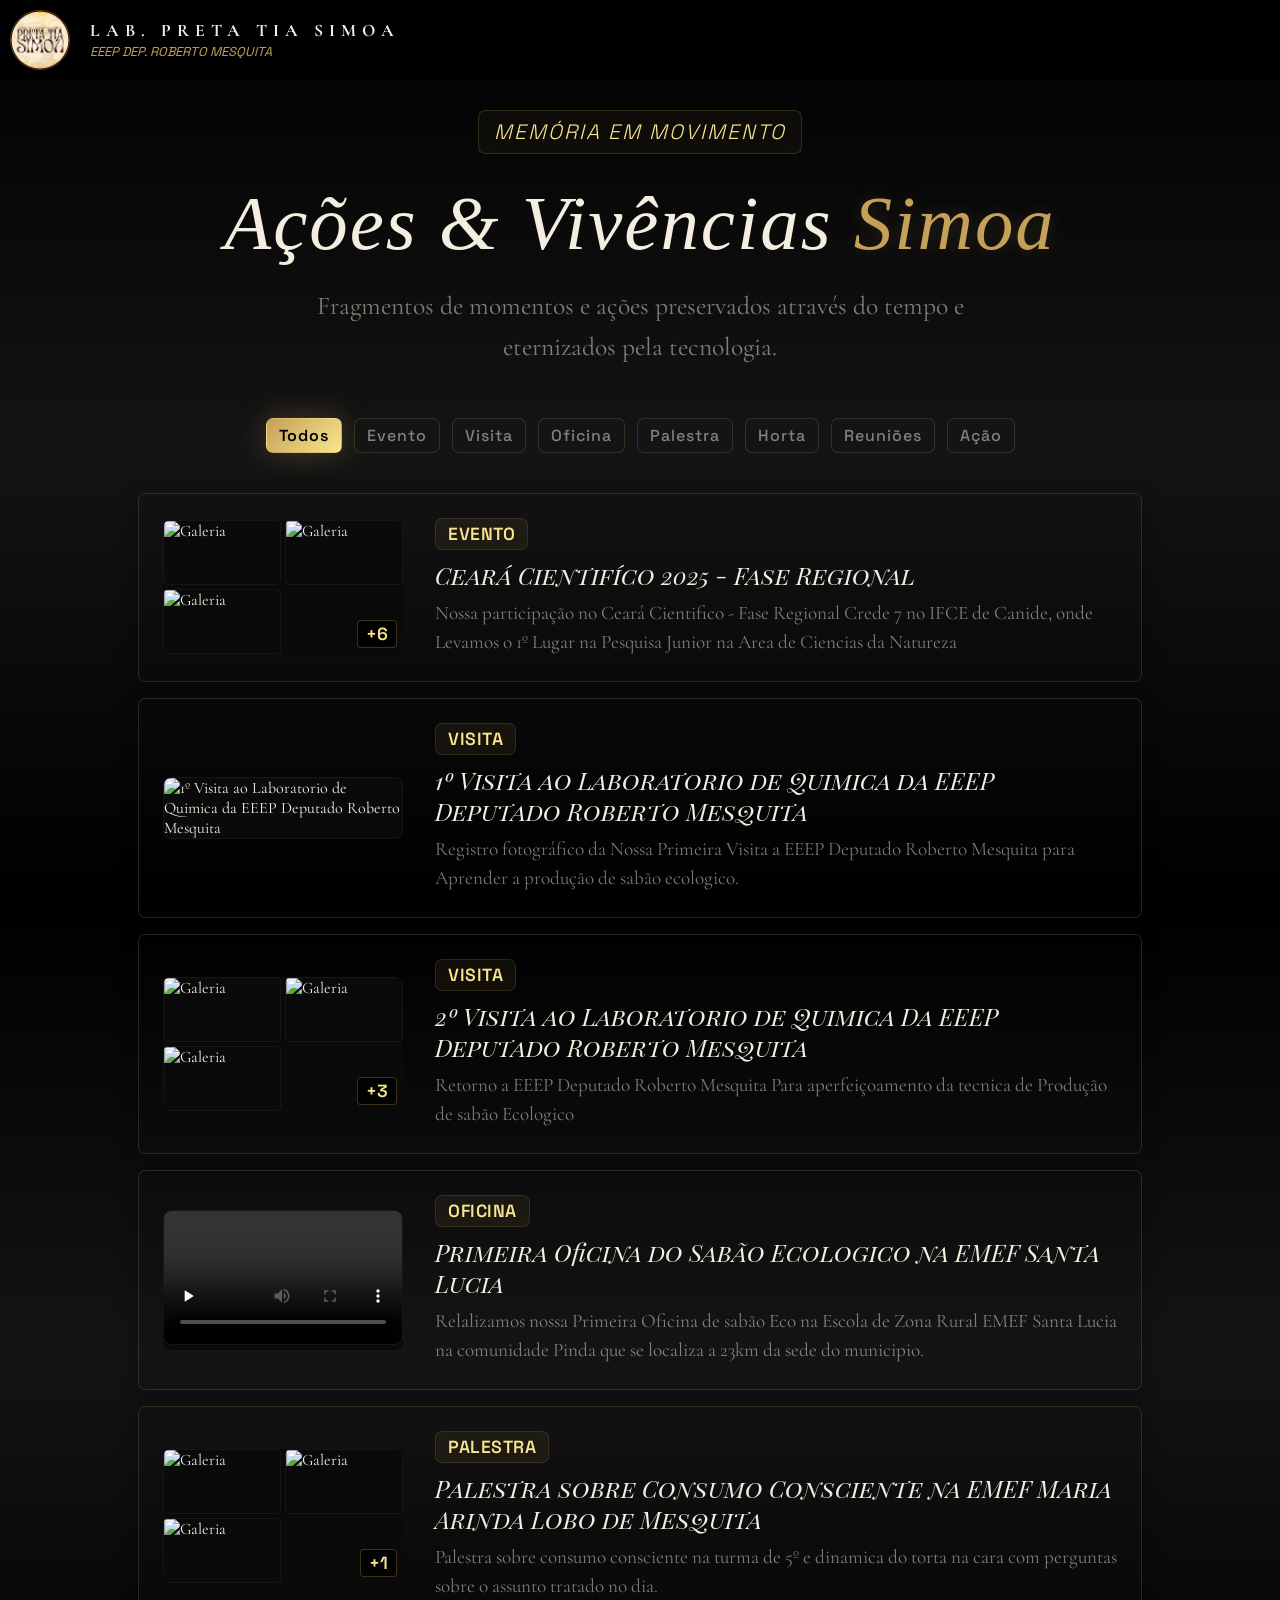
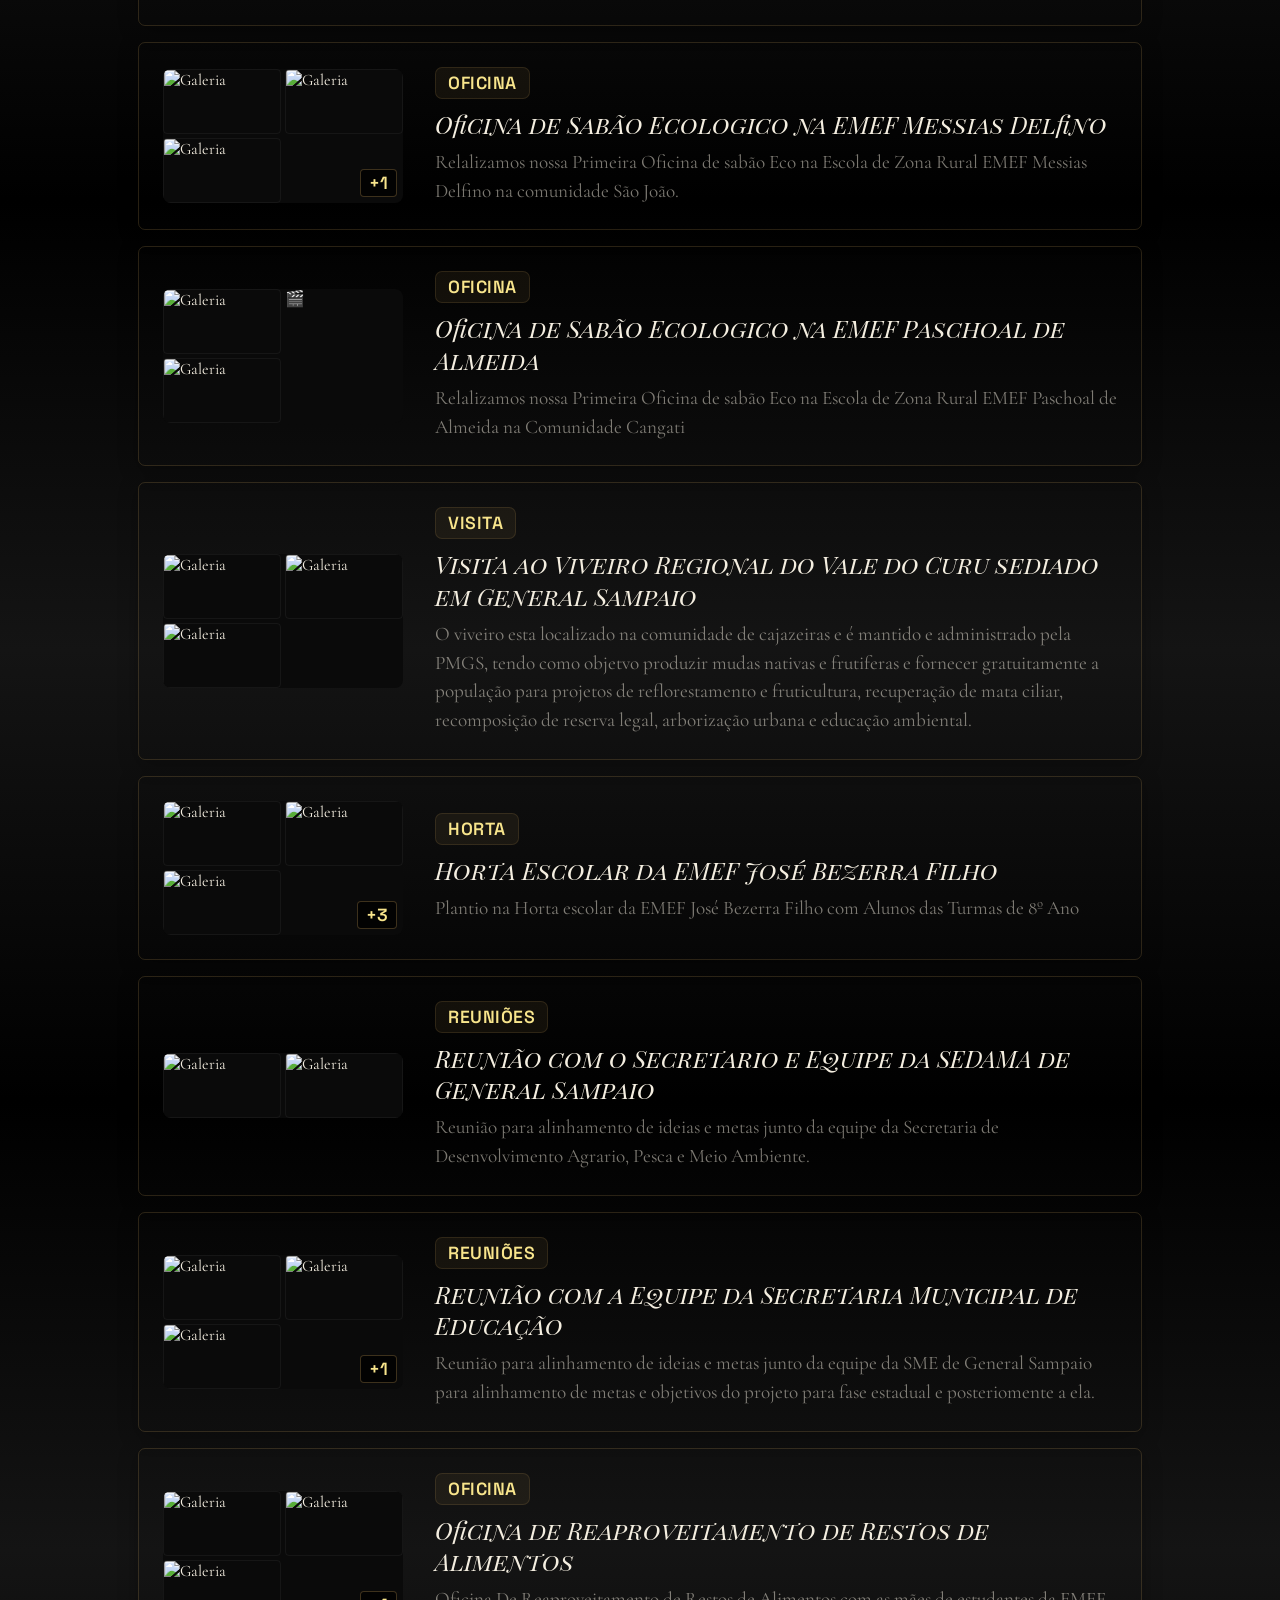
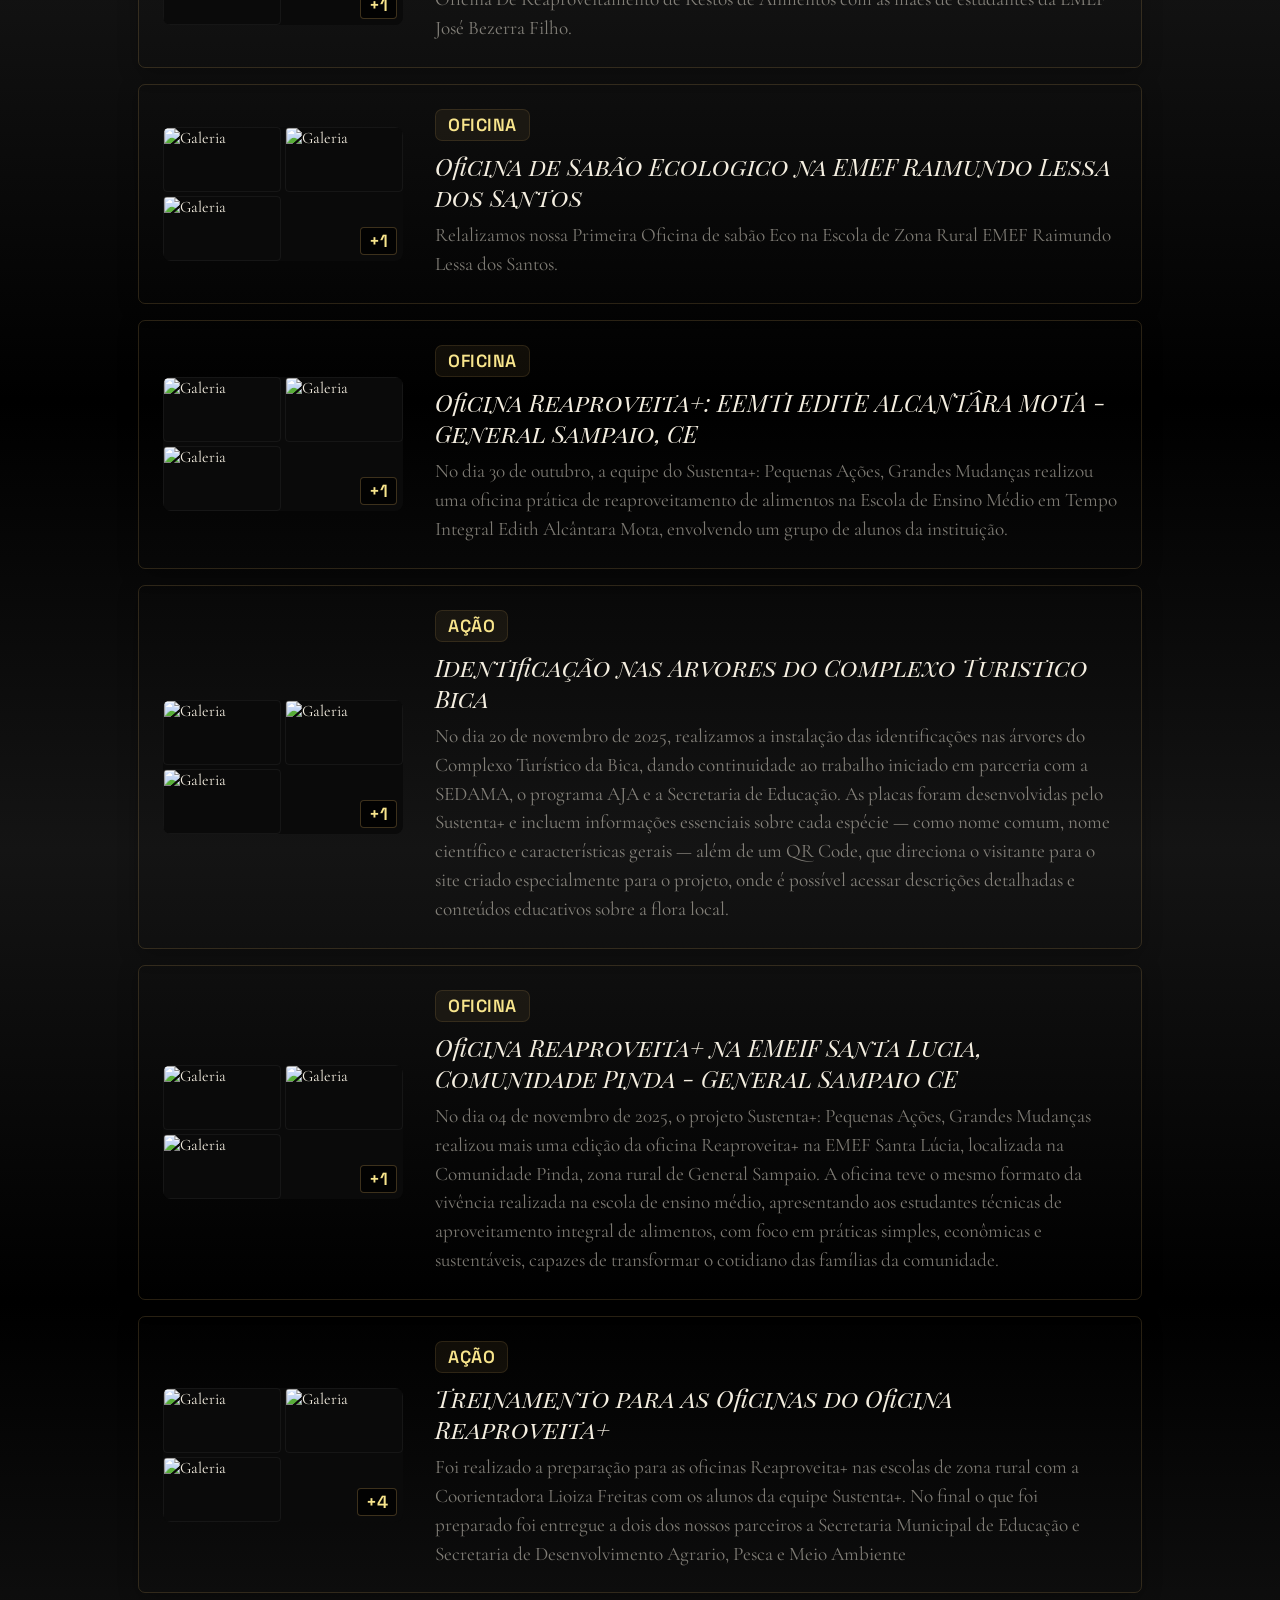
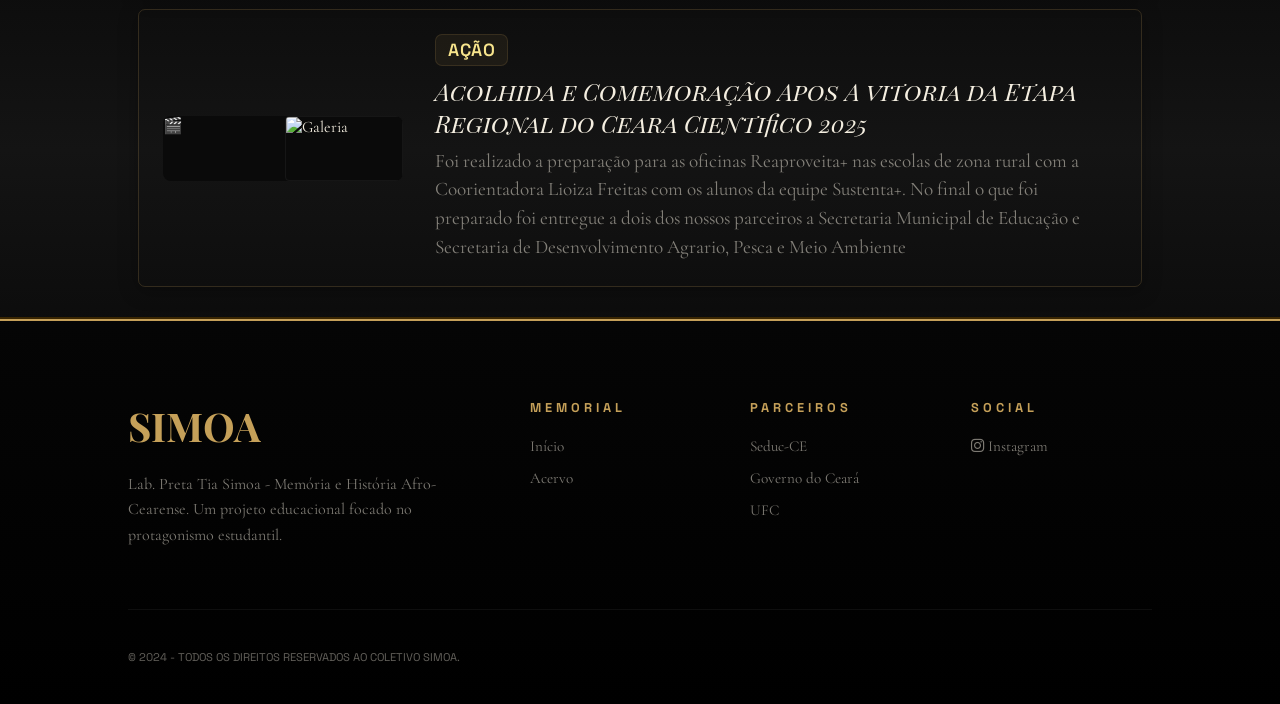
==== acervo.html @ f1bc84c9 "Add files via upload" ====
<!DOCTYPE html>
<html lang="pt-BR">
<head>
    <meta charset="UTF-8" />
    <meta name="viewport" content="width=device-width, initial-scale=1.0">
    <meta name="description" content="Lab. Preta Tia Simoa - Projeto de História e Tecnologia">
    <title>Memorial Simoa | Engenharia por Guilherme M.</title>
    
    <link rel="stylesheet" href="https://cdnjs.cloudflare.com/ajax/libs/font-awesome/6.4.0/css/all.min.css">  
    <link rel="stylesheet" href="https://unpkg.com/aos@next/dist/aos.css" />
    <link href="https://fonts.googleapis.com/css2?family=Cormorant+Garamond:ital,wght@0,300;0,400;0,500;0,600;0,700;1,300;1,400&family=Montserrat:wght@100;200;300;400;500;600;700;800;900&family=Space+Grotesk:wght@300;400;500;600;700&family=Playfair+Display+SC:wght@400;700;900&family=Syncopate:wght@400;700&display=swap" rel="stylesheet">
    
    <link rel="stylesheet" href="assets/css/global.css">
    <link rel="stylesheet" href="assets/css/preload.css">
    <link rel="stylesheet" href="assets/css/acervo.css">
</head>
<body>
    
    <div id="preloader">
        <div class="loader-wrap">
            <div class="loader-text">SIMOA</div>
            <div class="loader-bar-container">
                <div class="loader-bar-fill" id="bar"></div>
            </div>
        </div>
    </div>

    <div id="particles-js"></div>

    <script src="https://cdn.jsdelivr.net/particles.js/2.0.0/particles.min.js"></script>
    <script src="https://unpkg.com/aos@next/dist/aos.js"></script>
    
    <header id="header">
        <div class="logo">
            <img src="assets/images/logoProjeto.png" alt="Logo Lab. Preta Tia Simoa" class="logo-img">
            <div class="logo-text">
                <h1>LAB. PRETA TIA SIMOA</h1>
                <span class="sub-logo">EEEP DEP. ROBERTO MESQUITA</span>
            </div>
        </div>
    </header>
 
    <section class="section-container" id="acervo">
            
    <div class="company-showcase">
    <div class="showcase-header">
        <div class="hero-badge">
            <span class="badge-text">MEMÓRIA EM MOVIMENTO</span>
        </div>
        <h2 class="showcase-main-title">Ações & Vivências <span class="title-plus">Simoa</span></h2>
        <p class="showcase-subtitle">Fragmentos de momentos e ações preservados através do tempo e eternizados pela tecnologia.</p>
    </div>
    
    <div class="filter-section">
        <div class="filter-buttons" id="filter-buttons">
            </div>
    </div>
    
    <div class="company-grid" id="company-container">
        </div>
    </div>

    <div id="gallery-modal" class="modal">
    <div class="modal-content">
        <span class="close">&times;</span>
        <button class="modal-nav prev">&#10094;</button>
        <button class="modal-nav next">&#10095;</button>
        
        <div class="modal-media-wrapper">
            <img class="modal-image" id="modal-image" src="" alt="">
            <video class="modal-video" id="modal-video" controls style="display: none;"></video>
        </div>
        
        <div class="modal-counter" id="modal-counter"></div>
    </div>
    </div>
    
</section>
      <footer>
        <div class="footer-top">
            <div class="footer-brand">
                <h2>SIMOA</h2>
                <p>Lab. Preta Tia Simoa - Memória e História Afro-Cearense. Um projeto educacional focado no protagonismo estudantil.</p>
            </div>
            <div class="footer-col">
                <h5>Memorial</h5>
                <ul>
                    <li><a href="#inicio">Início</a></li>
               
                    <li><a href="#galeria">Acervo</a></li>
                </ul>
            </div>
            <div class="footer-col">
                <h5>Parceiros</h5>
                <ul>
                    <li><a href="#">Seduc-CE</a></li>
                    <li><a href="#">Governo do Ceará</a></li>
                    <li><a href="#">UFC</a></li>
             
                </ul>
            </div>
            <div class="footer-col">
                <h5>Social</h5>
                <ul>
                    <li><a href="#"><i class="fa-brands fa-instagram"></i> Instagram</a></li>
                </ul>
            </div>
        </div>
        <div class="footer-bottom">
            <div style="font-family: var(--font-accent); font-size: 0.7rem; opacity: 0.4;">
                © 2024 - TODOS OS DIREITOS RESERVADOS AO COLETIVO SIMOA.
            </div>
        </div>
    </footer>

    <script src="assets/js/preload.js"></script>
    <script src="assets/js/acervo.js"></script>
    <script src="assets/js/email.js"></script>

</body>
</html>
---- assets/css/global.css ----
* {
    margin: 0;
    padding: 0;
    box-sizing: border-box;
}

html {
    scroll-behavior: smooth;
    overflow-x: hidden;
    scroll-padding-top: 80px;
    height: 100%;
}

body {
    background: var(--gradient-bg);
    color: var(--creme);
    font-family: var(--font-main);
    font-size: 16px;
    -webkit-font-smoothing: antialiased;
    overflow-x: hidden;
    min-height: 100vh;
    padding: 0; /* sem padding nas bordas */
}

:root {
    --ouro: #c5a059;
    --ouro-rgb: 197, 160, 89;
    --ouro-brilhante: #f8e58c;
    --ouro-dark: #8a6d3b;
    --terra: #000000;
    --terra-card: #141414;
    --sangue: #704b05;
    --creme: #f4eee0;
    --creme-muted: rgba(244, 238, 224, 0.5);

    --font-main: 'Cormorant Garamond', serif;
    --font-accent: 'Space Grotesk', sans-serif;
    --font-display: 'Playfair Display SC', serif;
    --font-tech: 'Syncopate', sans-serif;

    --transicao-lenta: all 1.2s cubic-bezier(0.19, 1, 0.22, 1);
    --transicao-media: all 0.6s cubic-bezier(0.19, 1, 0.22, 1);
    --border-glow: 1px solid rgba(197, 160, 89, 0.2);
    --glass: rgba(10, 10, 10, 0.85);
    --glass-blur: blur(20px);
    --shadow-glow: 0 0 30px rgba(197, 160, 89, 0.3);
    --gradient-ouro: linear-gradient(135deg, var(--ouro), var(--ouro-brilhante));
    --gradient-bg: linear-gradient(180deg, #000000 0%, #141414 50%, #000000 100%);
}
---- assets/css/preload.css ----
#preloader {
    position: fixed; inset: 0;
    background: linear-gradient(135deg, #000000, #141414);
    z-index: 20000;
    display: flex;
    justify-content: center;
    align-items: center;
    flex-direction: column;
    backdrop-filter: blur(10px);
}

.loader-wrap { text-align: center; }

.loader-text {
    font-family: var(--font-display);
    font-size: 2.5rem;
    letter-spacing: 20px;
    color: var(--ouro);
    margin-bottom: 30px;
    animation: pulse 2s infinite ease-in-out, glow 2s infinite alternate;
}

.loader-bar-container {
    width: 300px; height: 2px;
    background: rgba(255,255,255,0.05);
    overflow: hidden; border-radius: 10px;
    box-shadow: inset 0 0 10px rgba(197, 160, 89, 0.2);
}

.loader-bar-fill {
    height: 100%;
    background: var(--gradient-ouro);
    width: 0%;
    transition: width 0.5s;
    border-radius: 10px;
}

@keyframes pulse { 0%, 100% { opacity: 1; transform: scale(1); } 50% { opacity: 0.3; transform: scale(0.98); } }
@keyframes glow { 0% { text-shadow: 0 0 5px var(--ouro); } 100% { text-shadow: 0 0 20px var(--ouro), 0 0 30px var(--ouro); } }

#particles-js {
    position: fixed; width: 100%; height: 100%;
    z-index: 1; opacity: 0.4; pointer-events: none;
}
---- assets/css/acervo.css ----
header {
    width: 100%;
    display: flex;
    justify-content: space-between;
    align-items: center;
    flex-wrap: nowrap;
    z-index: 5000;
    transition: var(--transicao-media);
    backdrop-filter: var(--glass-blur);
    background: rgba(0, 0, 0, 0.85);
    
}
header.scrolled {
    padding: 12px 5%;
    background: rgba(0, 0, 0, 0.95);
    border-bottom: var(--border-glow);
    box-shadow: var(--shadow-glow);
}

.logo {
    width: 100%;
    display: flex;
    align-items: center;

    gap: 20px;
    margin: 10px 10px;
}
.logo-img {
    height: 60px;
    width: 60px;
    object-fit: cover;
    border-radius: 50%;
    border: 1px solid rgba(197, 160, 89, 0.4);
    flex-shrink: 0;

}
.logo-text h1 {
    font-family: var(--font-main);
    font-size: 1.1rem;
    letter-spacing: 6px;
    text-transform: uppercase;
}

.sub-logo {
    font-family: var(--font-accent);
    font-size: 0.8rem;
    font-style: italic;
    color: var(--ouro);
}
.section-container {
    padding: 30px 10%;
    position: relative;
    z-index: 3;
}
/* RODAPÉ (COMENTÁRIO CORRIGIDO) */
footer {
    padding: 80px 10% 40px;
    background: linear-gradient(180deg, #050505 0%, #000000 100%);
    border-top: 2px solid rgba(112, 75, 5, 0.5);
    position: relative;
}
footer::before {
    content: ''; position: absolute; top: 0; left: 0; width: 100%; height: 2px; background: #c5a059;
}
.footer-top {
    display: grid;
    grid-template-columns: 2fr 1fr 1fr 1fr;
    gap: 40px;
    margin-bottom: 60px;
}
.footer-brand h2 { font-family: var(--font-display); font-size: 2.5rem; color: var(--ouro); margin-bottom: 20px; }
.footer-brand p { opacity: 0.5; max-width: 350px; font-size: 1rem; line-height: 1.6; }
.footer-col h5 {
    font-family: var(--font-accent); color: var(--ouro); letter-spacing: 4px;
    text-transform: uppercase; margin-bottom: 20px; font-size: 0.8rem;
}
.footer-col ul { list-style: none; }
.footer-col li { margin-bottom: 12px; }
.footer-col a { color: var(--creme); text-decoration: none; opacity: 0.5; transition: 0.3s; font-size: 0.95rem; }
.footer-col a:hover { opacity: 1; color: var(--ouro); padding-left: 5px; }
.footer-bottom {
    padding-top: 40px;
    border-top: 1px solid rgba(255,255,255,0.05);
    display: flex; justify-content: space-between; align-items: center;
    flex-wrap: wrap; gap: 20px;
}
#agendamentoForm{
 grid-template-columns: repeat( minmax(260px, 1fr));
}/* ==========================================================================
   ACERVO DE AÇÕES E MOMENTOS (Estilo Memorial Simoa)
   ========================================================================== */

.company-showcase {

    color: var(--creme);
    background: transparent;
}

/* Header & Títulos (Identidade Simoa) */
.showcase-header {
    text-align: center;
    margin-bottom: 50px;
    display: flex;
    flex-direction: column;
    align-items: center;
}

.hero-badge {
    display: inline-flex;
    justify-content: center;
    align-items: center;
    background-color: rgba(197, 160, 89, 0.05);
    border: var(--border-glow);
    border-radius: 7px;
    padding: 8px 15px;
    margin-bottom: 24px;
    backdrop-filter: var(--glass-blur);
    font-size: 1.3rem;
    font-family: var(--font-accent);
    letter-spacing: 2px;
}

.badge-text {
    color: var(--ouro-brilhante);
    font-weight:300;
    font-style: italic;
}

.showcase-main-title {
    font-size: clamp(3rem, 6vw, 4.8rem);
    font-family: times new roman, serif;
    font-weight: 500;
    letter-spacing: 2px;
    color: var(--creme);
    line-height: 1.2;
    margin-bottom: 16px;
    font-style: italic;
}

.showcase-main-title .title-plus {
    color: var(--ouro);
    text-shadow: 0 0 15px rgba(197, 160, 89, 0.2);
}

.showcase-subtitle {
    font-size: 1.6rem;
    font-family: var(--font-main);
    color: var(--creme-muted);
    max-width: 700px;
    line-height: 1.6;
    margin: 0 auto;
}

/* Seção de Filtros (Estilo Premium) */
.filter-section {
  
    margin: 0 auto 40px;
}

.filter-buttons {
    display: flex;
    flex-wrap: wrap;
    gap: 12px;
    justify-content: center;
}

/* Customização dos botões gerados dinamicamente via JS */
.filter-btn {
    padding: 6px 12px;
    border: var(--border-glow);
    background-color: var(--terra-card);
    color: var(--creme-muted);
    border-radius: 7px;
    cursor: pointer;
    font-family: var(--font-accent);
    font-weight: 500; 
    font-size: 1rem;
    letter-spacing: 1px;
    transition: var(--transicao-media);
    display: inline-flex;
    align-items: center;
    gap: 8px;
}

.filter-btn:hover {
    background-color: #1c1c1c;
    color: var(--creme);
    border-color: var(--ouro);
}

.filter-btn.active {
    background: var(--gradient-ouro);
    color: var(--terra);
    border-color: transparent;
    box-shadow: var(--shadow-glow);
    font-weight: 600;
}

/* Grid e Listagem das Linhas (Cards) */
.company-grid {
    max-width: 1200px;
    margin: 0 auto;
    padding: 0 10px;
    display: flex;
    flex-direction: column;
    gap: 16px;
}

.company-card {
    display: flex;
    flex-direction: row;
    justify-content: center;
    gap: 32px;
    padding: 24px;
    border: var(--border-glow);
    border-radius: 7px;
    transition: var(--transicao-media);
    cursor: pointer;
    align-items: center;
    box-shadow: 0 4px 20px rgba(0, 0, 0, 0.3);
}

.company-card:hover {
    transform: translateY(-2px);
    border-color: var(--ouro);
    box-shadow: 0 10px 25px rgba(197, 160, 89, 0.12);
    background: rgba(20, 20, 20, 0.9);
}

.company-card.hidden {
    display: none;
}

/* Conteiner da esquerda (Mídia) */
.media-container {
    flex-shrink: 0;
    width: 240px;
    position: relative;
    border-radius: 8px;
    overflow: hidden;
    background: #0a0a0a;
}

/* Imagem e Vídeo da Esquerda */
.company-logo, 
.record-video {
    width: 100%;
    height: 135px;
    object-fit: cover;
    border-radius: 8px;
    border: 1px solid rgba(255, 255, 255, 0.05);
    transition: var(--transicao-media);
}

.company-card:hover .company-logo {
    transform: scale(1.03);
}

/* Galeria Compacta (2x2) */
.record-gallery {
    display: grid;
    grid-template-columns: repeat(2, 1fr);
    gap: 4px;
    width: 100%;
    position: relative;
}

.gallery-image {
    width: 100%;
    height: 65px;
    object-fit: cover;
    border-radius: 4px;
    border: 1px solid rgba(255, 255, 255, 0.05);
}

.gallery-counter {
    position: absolute;
    bottom: 6px;
    right: 6px;
    background: rgba(0, 0, 0, 0.8);
    border: 1px solid rgba(197, 160, 89, 0.3);
    color: var(--ouro-brilhante);
    padding: 2px 8px;
    border-radius: 4px;
    font-family: var(--font-accent);
    font-size: 1.1rem;
    font-weight: 600;
}

/* Textos da Direita */
.content-container {
    flex: 1;
    min-width: 0;
}

.category-tag {
    display: inline-block;
    background-color: rgba(197, 160, 89, 0.08);
    color: var(--ouro-brilhante);
    padding: 4px 12px;
    border-radius: 7px;
    font-family: var(--font-accent);
    font-size: 1.1rem;
    font-weight: 600;
    text-transform: uppercase;
    margin-bottom: 10px;
    border: 1px solid rgba(197, 160, 89, 0.15);
    letter-spacing: 0.5px;
}

.company-title {
    font-family: var(--font-display);
    color: var(--creme);
    font-size: 1.5rem;
    font-weight: 400;
    margin-bottom: 8px;
    line-height: 1.3;
    transition: var(--transicao-media);
    font-style: italic;
}

.company-card:hover .company-title {
    color: var(--ouro);
}

.company-info {
    color: var(--creme-muted);
    font-family: var(--font-main);
    font-size: 1.2rem;
    line-height: 1.5;
}

/* Badge de Tipo (Vídeo / Imagem) */
.record-type {
    position: absolute;
    top: 8px;
    left: 8px;
    background: var(--gradient-ouro);
    color: var(--terra);
    padding: 3px 8px;
    border-radius: 4px;
    font-family: var(--font-accent);
    font-size: 1rem;
    font-weight: 700;
    text-transform: uppercase;
    z-index: 10;
    letter-spacing: 0.5px;
    box-shadow: 0 2px 8px rgba(0,0,0,0.4);
}
/* ==========================================================================
   ESTILIZAÇÃO DO MODAL (Conserto Inteligente das Proporções e Centralização)
   ========================================================================== */
.modal {
    position: fixed;
    top: 0;
    left: 0;
    width: 100vw;
    height: 100vh;
    background-color: rgba(0, 0, 0, 0.95);
    
    /* Força o alinhamento no centro exato da tela */
    display: none; 
    align-items: center;
    justify-content: center;
    
    z-index: 9999;
    padding: 20px;
    backdrop-filter: var(--glass-blur);
    overflow: hidden; 
}

.modal-content {
    background-color: var(--terra-card);
    border: var(--border-glow);
    border-radius: 16px;
    max-width: 800px; /* Reduzido levemente para melhor harmonia visual */
    width: 100%;
    max-height: 92vh; /* Impede que o modal passe da altura da tela */
    position: relative;
    padding: 50px 24px 24px;
    box-shadow: 0 20px 50px rgba(0, 0, 0, 0.8);
    display: flex;
    flex-direction: column;
    align-items: center;
    overflow-y: auto; /* Se o texto/descrição for grande, cria scroll apenas no texto */
}

/* Botão de Fechar */
.modal .close {
    position: absolute;
    top: 5px;
    right: 20px;
    color: var(--creme-muted);
    font-size: 2.5rem;
    cursor: pointer;
    transition: var(--transicao-media);
    z-index: 110;
}

.modal .close:hover {
    color: var(--ouro);
}

/* Setas de Navegação Traseira/Dianteira */
.modal-nav {
    position: absolute;
    top: 50%;
    transform: translateY(-50%);
    background: rgba(0, 0, 0, 0.7);
    border: 1px solid rgba(255, 255, 255, 0.1);
    color: var(--ouro);
    font-size: 24px;
    padding: 12px 16px;
    cursor: pointer;
    border-radius: 8px;
    z-index: 105;
    transition: var(--transicao-media);
    user-select: none;
}

.modal-nav:hover {
    background: var(--gradient-ouro);
    color: var(--terra);
    box-shadow: var(--shadow-glow);
}

.modal-nav.prev { left: 16px; }
.modal-nav.next { right: 16px; }

/* Caixa Isoladora de Mídia */
.modal-media-wrapper {
    width: 100%;
    height: 50vh; /* Ajustado para dar mais espaço à descrição embaixo */
    min-height: 250px;
    display: flex;
    align-items: center;
    justify-content: center;
    background: #080808;
    border-radius: 8px;
    overflow: hidden;
    margin-bottom: 16px;
    border: 1px solid rgba(255, 255, 255, 0.04);
    position: relative;
}

/* Encaixe perfeito para fotos verticais ou horizontais */
.modal-image, 
.modal-video {
    max-width: 100%;
    max-height: 100%;
    width: auto;
    height: auto;
    object-fit: contain; 
}

.modal-counter {
    color: var(--creme-muted);
    font-family: var(--font-accent);
    font-size: 1.1rem;
    letter-spacing: 1px;
    margin-top: 8px;
}

/* Estilo para a descrição dentro do Modal */
.modal-description {
    color: var(--creme);
    font-family: var(--font-main);
    font-size: 1.1rem;
    line-height: 1.5;
    text-align: center;
    margin-top: 10px;
    max-width: 100%;
}
/* Responsividade para Telas Menores (Empilha o card em mobile) */
@media (max-width: 768px) {
    .company-card {
        flex-direction: column;
        align-items: flex-start;
        gap: 16px;
        padding: 16px;
    }
    .media-container {
        width: 100%;
    }
    .company-logo, .record-video {
        height: 180px;
    }
    .gallery-image {
        height: 90px;
    }
    .modal-media-wrapper {
        height: 45vh;
    }
    .modal-nav {
        padding: 8px 12px;
        font-size: 18px;
    }
}
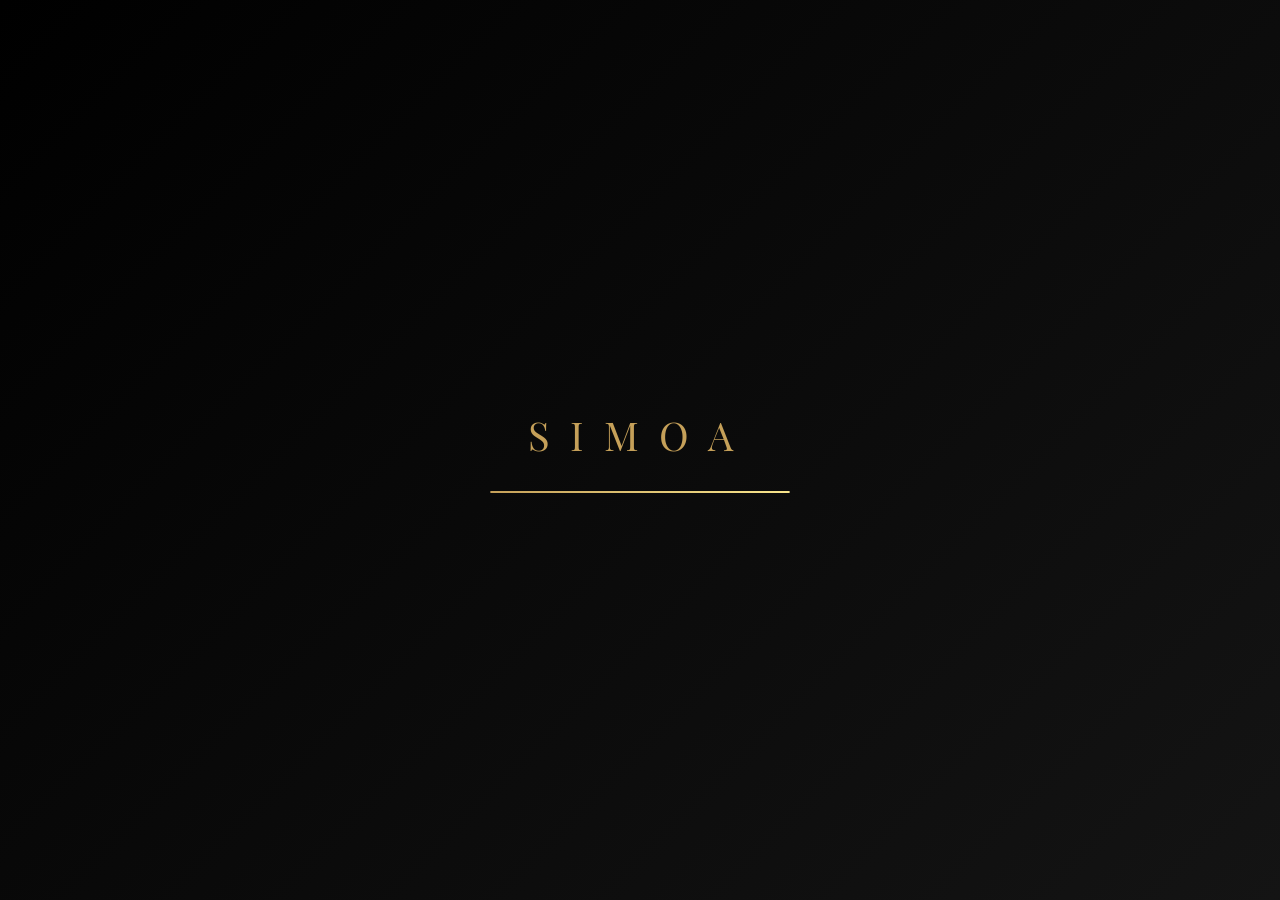
==== commit d88babd6: "Add files via upload" ====
--- a/acervo.html
+++ b/acervo.html
@@ -4,7 +4,7 @@
     <meta charset="UTF-8" />
     <meta name="viewport" content="width=device-width, initial-scale=1.0">
     <meta name="description" content="Lab. Preta Tia Simoa - Projeto de História e Tecnologia">
-    <title>Memorial Simoa | Engenharia por Guilherme M.</title>
+    <title>Laboratório de História Preta Tia Simoa</title>
     
     <link rel="stylesheet" href="https://cdnjs.cloudflare.com/ajax/libs/font-awesome/6.4.0/css/all.min.css">  
     <link rel="stylesheet" href="https://unpkg.com/aos@next/dist/aos.css" />
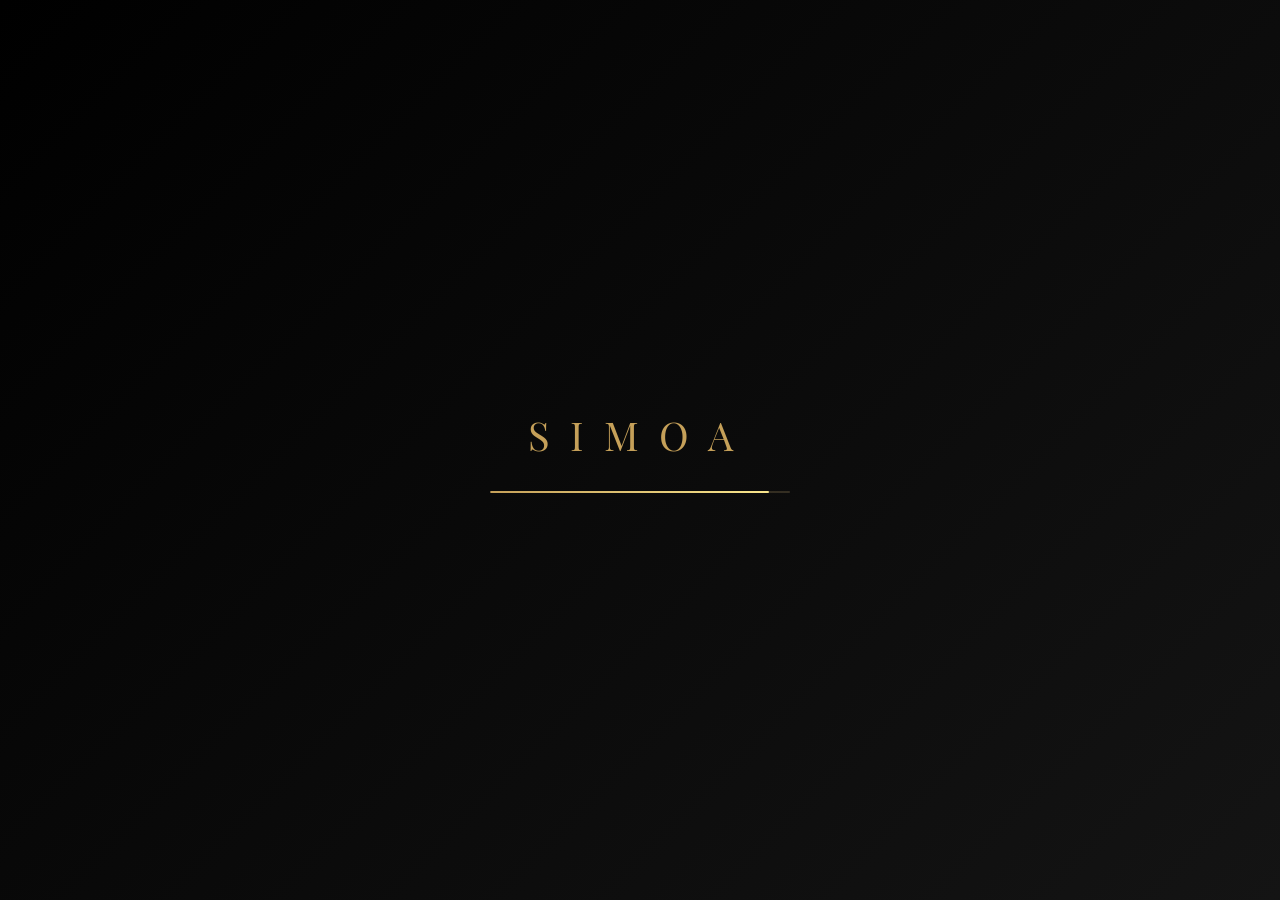
==== commit d4c4fe9c: "Add files via upload" ====
--- a/acervo.html
+++ b/acervo.html
@@ -75,43 +75,42 @@
     </div>
     </div>
     
-</section>
-      <footer>
-        <div class="footer-top">
-            <div class="footer-brand">
-                <h2>SIMOA</h2>
-                <p>Lab. Preta Tia Simoa - Memória e História Afro-Cearense. Um projeto educacional focado no protagonismo estudantil.</p>
-            </div>
-            <div class="footer-col">
-                <h5>Memorial</h5>
-                <ul>
-                    <li><a href="#inicio">Início</a></li>
-               
-                    <li><a href="#galeria">Acervo</a></li>
-                </ul>
-            </div>
-            <div class="footer-col">
-                <h5>Parceiros</h5>
-                <ul>
-                    <li><a href="#">Seduc-CE</a></li>
-                    <li><a href="#">Governo do Ceará</a></li>
-                    <li><a href="#">UFC</a></li>
-             
-                </ul>
-            </div>
-            <div class="footer-col">
-                <h5>Social</h5>
-                <ul>
-                    <li><a href="#"><i class="fa-brands fa-instagram"></i> Instagram</a></li>
-                </ul>
-            </div>
+    </section>
+
+       <footer>
+    <div class="footer-top">
+        <div class="footer-brand">
+            <h2>SIMOA</h2>
+            <p>Lab. Preta Tia Simoa - Memória e História Afro-Cearense. Um projeto educacional focado no protagonismo estudantil.</p>
         </div>
-        <div class="footer-bottom">
-            <div style="font-family: var(--font-accent); font-size: 0.7rem; opacity: 0.4;">
-                © 2024 - TODOS OS DIREITOS RESERVADOS AO COLETIVO SIMOA.
-            </div>
+        <div class="footer-col">
+            <h5>Memorial</h5>
+            <ul>
+                <li><a href="#inicio">Início</a></li>
+                <li><a href="#galeria">Acervo</a></li>
+            </ul>
         </div>
-    </footer>
+        <div class="footer-col">
+            <h5>Parceiros</h5>
+            <ul>
+                <li><a href="#">Seduc-CE</a></li>
+                <li><a href="#">Governo do Ceará</a></li>
+                <li><a href="#">UFC</a></li>
+            </ul>
+        </div>
+        <div class="footer-col">
+            <h5>Social</h5>
+            <ul>
+                <li><a href="#"><i class="fa-brands fa-instagram"></i> Instagram</a></li>
+            </ul>
+        </div>
+    </div>
+    <div class="footer-bottom">
+        <div class="copyright-text">
+            &copy; 2024 - TODOS OS DIREITOS RESERVADOS AO COLETIVO SIMOA.
+        </div>
+    </div>
+</footer>
 
     <script src="assets/js/preload.js"></script>
     <script src="assets/js/acervo.js"></script>
--- a/assets/css/acervo.css
+++ b/assets/css/acervo.css
@@ -51,38 +51,169 @@
     padding: 30px 10%;
     position: relative;
     z-index: 3;
-}
-/* RODAPÉ (COMENTÁRIO CORRIGIDO) */
+}/* ==========================================================================
+   RODAPÉ (ESTRUTURA BASE E COMPUTADOR)
+   ========================================================================== */
 footer {
     padding: 80px 10% 40px;
     background: linear-gradient(180deg, #050505 0%, #000000 100%);
     border-top: 2px solid rgba(112, 75, 5, 0.5);
     position: relative;
 }
+
 footer::before {
-    content: ''; position: absolute; top: 0; left: 0; width: 100%; height: 2px; background: #c5a059;
-}
+    content: ''; 
+    position: absolute; 
+    top: 0; 
+    left: 0; 
+    width: 100%; 
+    height: 2px; 
+    background: #c5a059;
+}
+
 .footer-top {
     display: grid;
     grid-template-columns: 2fr 1fr 1fr 1fr;
     gap: 40px;
     margin-bottom: 60px;
 }
-.footer-brand h2 { font-family: var(--font-display); font-size: 2.5rem; color: var(--ouro); margin-bottom: 20px; }
-.footer-brand p { opacity: 0.5; max-width: 350px; font-size: 1rem; line-height: 1.6; }
+
+.footer-brand h2 { 
+    font-family: var(--font-display); 
+    font-size: 2.5rem; 
+    color: var(--ouro); 
+    margin-bottom: 20px; 
+}
+
+.footer-brand p { 
+    opacity: 0.5; 
+    max-width: 350px; 
+    font-size: 1rem; 
+    line-height: 1.6; 
+}
+
 .footer-col h5 {
-    font-family: var(--font-accent); color: var(--ouro); letter-spacing: 4px;
-    text-transform: uppercase; margin-bottom: 20px; font-size: 0.8rem;
-}
-.footer-col ul { list-style: none; }
-.footer-col li { margin-bottom: 12px; }
-.footer-col a { color: var(--creme); text-decoration: none; opacity: 0.5; transition: 0.3s; font-size: 0.95rem; }
-.footer-col a:hover { opacity: 1; color: var(--ouro); padding-left: 5px; }
+    font-family: var(--font-accent); 
+    color: var(--ouro); 
+    letter-spacing: 4px;
+    text-transform: uppercase; 
+    margin-bottom: 20px; 
+    font-size: 0.8rem;
+}
+
+.footer-col ul { 
+    list-style: none; 
+}
+
+.footer-col li { 
+    margin-bottom: 12px; 
+}
+
+.footer-col a { 
+    color: var(--creme); 
+    text-decoration: none; 
+    opacity: 0.5; 
+    transition: 0.3s; 
+    font-size: 0.95rem; 
+}
+
+.footer-col a:hover { 
+    opacity: 1; 
+    color: var(--ouro); 
+    padding-left: 5px; 
+}
+
 .footer-bottom {
     padding-top: 40px;
     border-top: 1px solid rgba(255,255,255,0.05);
-    display: flex; justify-content: space-between; align-items: center;
-    flex-wrap: wrap; gap: 20px;
+    display: flex; 
+    justify-content: space-between; 
+    align-items: center;
+    flex-wrap: wrap; 
+    gap: 20px;
+}
+
+/* Nova classe adicionada para substituir o estilo inline do HTML */
+.copyright-text {
+    font-family: var(--font-accent); 
+    font-size: 0.7rem; 
+    opacity: 0.4;
+}
+
+
+/* ==========================================================================
+   MEDIA QUERIES (RESPONSIVIDADE AJUSTADA)
+   ========================================================================== */
+
+@media (max-width: 992px) {
+    footer {
+        padding: 60px 5% 40px; /* Reduz ligeiramente o recuo lateral em tablets */
+    }
+    .footer-top {
+        grid-template-columns: 1fr 1fr;
+        gap: 40px;
+    }
+    .hero h2 { font-size: 3.5rem; }
+}
+
+@media (max-width: 768px) {
+    header { padding: 15px 5%; }
+    
+    /* Ativando o botão hambúrguer */
+    .menu-toggle { display: block; }
+    
+    /* Transformando o menu em uma gaveta lateral/topo responsiva */
+    nav {
+        position: fixed;
+        top: 0;
+        right: -100%;
+        width: 70%;
+        height: 100vh;
+        background: rgba(10, 10, 10, 0.98);
+        border-left: 1px solid rgba(197, 160, 89, 0.2);
+        backdrop-filter: blur(15px);
+        padding: 100px 40px;
+        transition: 0.4s ease;
+        z-index: 4999;
+    }
+    
+    /* Classe para abrir o menu via Javascript */
+    nav.active { right: 0; }
+    
+    nav ul {
+        flex-direction: column;
+        gap: 30px;
+        margin-left: 0;
+    }
+    nav a { font-size: 1rem; }
+
+    .logo-text h1 { font-size: 0.9rem; letter-spacing: 3px; }
+    .sub-logo { font-size: 0.7rem; }
+
+    .section-container { padding: 60px 5%; }
+    .section-header h2 { font-size: 1.8rem; }
+    .section-header p { font-size: 1.1rem; }
+
+    /* Ajuste do formulário */
+    .form-row { grid-template-columns: 1fr; gap: 20px; }
+
+    /* AJUSTES DO FOOTER PARA CELULAR */
+    footer {
+        padding: 60px 20px 40px; /* Altera o padding lateral de 10% para apenas 20px fixos para dar espaço ao conteúdo */
+    }
+    .footer-top {
+        grid-template-columns: 1fr;
+        gap: 30px;
+        margin-bottom: 40px;
+    }
+    .footer-bottom {
+        flex-direction: column;
+        text-align: center;
+        gap: 20px;
+    }
+    .copyright-text {
+        text-align: center; /* Garante que o texto fique centralizado quando quebrar para coluna */
+    }
 }
 #agendamentoForm{
  grid-template-columns: repeat( minmax(260px, 1fr));
